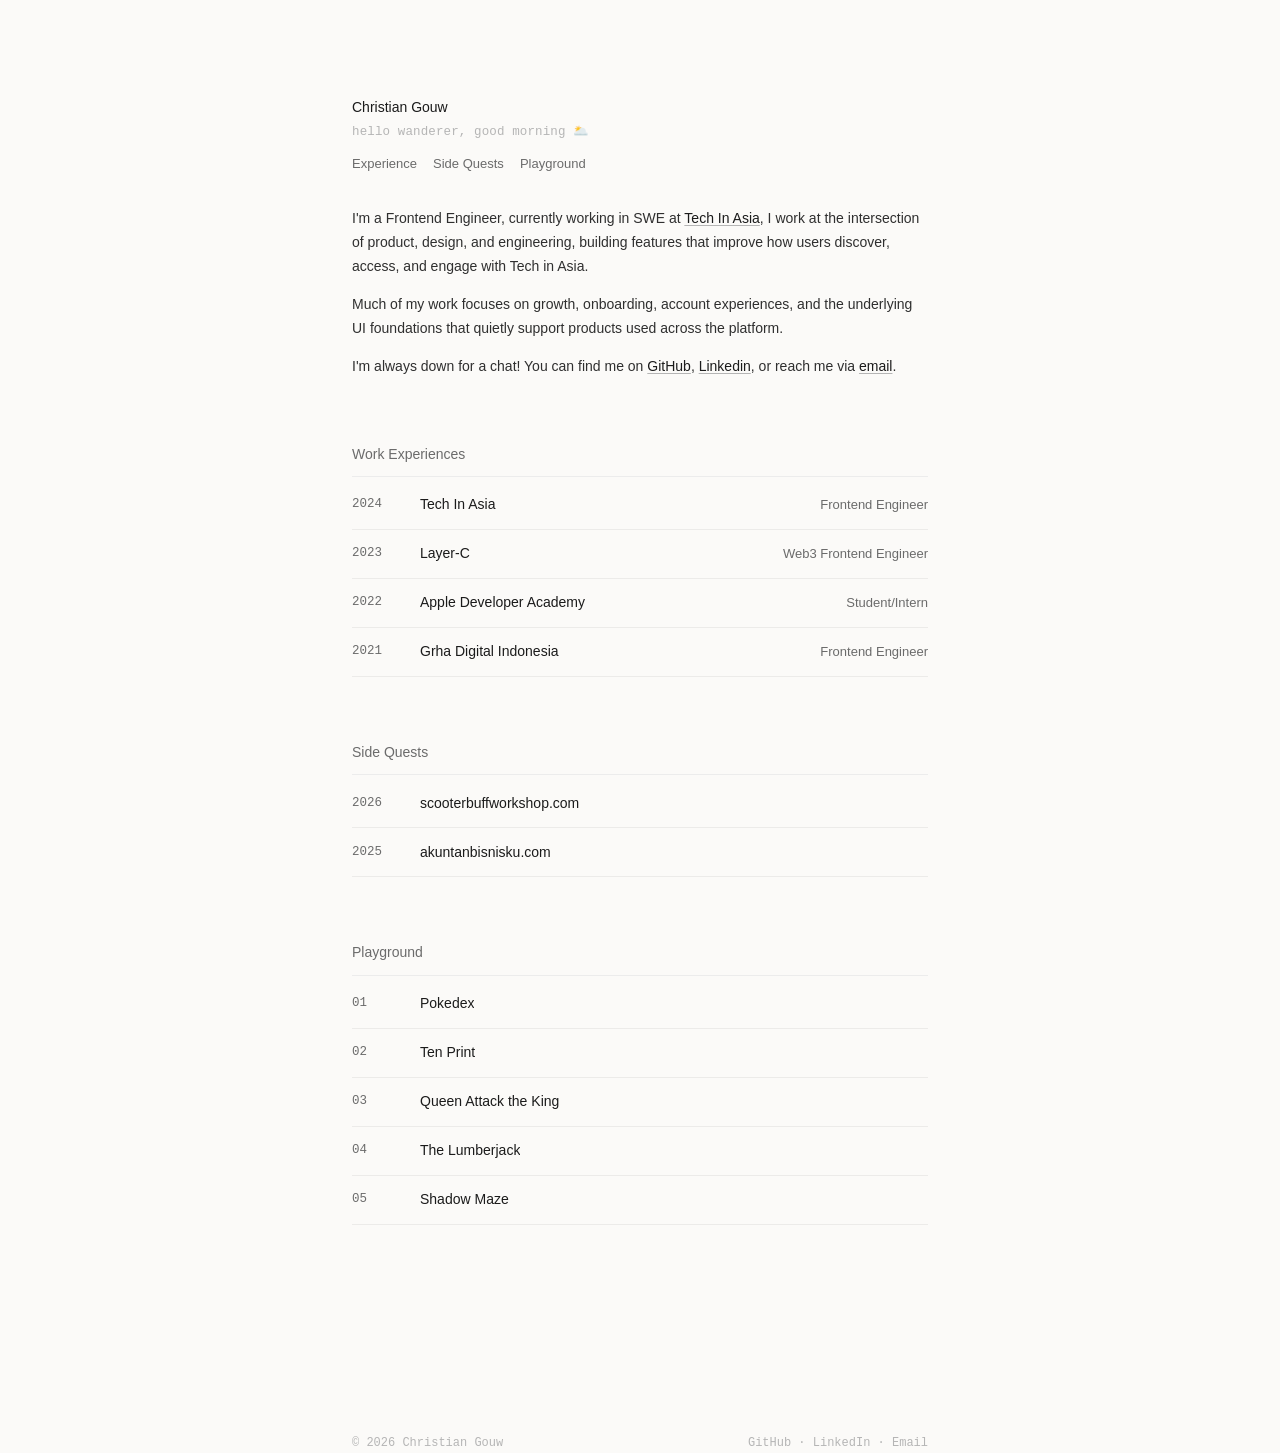
==== index.html @ af2dec08 "feat: add initial portfolio structure with styles, images, and scripts" ====
<!doctype html>
<html lang="en">
  <head>
    <meta charset="UTF-8" />
    <meta name="viewport" content="width=device-width, initial-scale=1.0" />
    <title>Christian Gouw — Frontend Engineer Portfolio</title>
    <meta
      name="description"
      content="Portfolio of Christian Gouw, a Frontend Engineer at Tech In Asia. Explore his work experience, side projects, and playground experiments."
    />
    <meta name="robots" content="index, follow" />
    <link rel="canonical" href="https://cehaaa.github.io/" />

    <link rel="icon" href="/favicon.ico" sizes="any" />
    <link
      rel="icon"
      type="image/png"
      sizes="32x32"
      href="/assets/images/favicon-32.png"
    />
    <link
      rel="apple-touch-icon"
      href="/assets/images/apple-touch-icon.png"
    />
    <link rel="manifest" href="/site.webmanifest" />
    <meta name="theme-color" content="#fbfaf8" />

    <meta property="og:type" content="website" />
    <meta property="og:url" content="https://cehaaa.github.io/" />
    <meta
      property="og:title"
      content="Christian Gouw — Frontend Engineer Portfolio"
    />
    <meta
      property="og:description"
      content="Portfolio of Christian Gouw, a Frontend Engineer at Tech In Asia. Explore his work experience, side projects, and playground experiments."
    />
    <meta property="og:image" content="https://cehaaa.github.io/assets/images/og-image.png" />
    <meta property="og:image:width" content="1200" />
    <meta property="og:image:height" content="630" />
    <meta name="twitter:card" content="summary_large_image" />
    <meta
      name="twitter:title"
      content="Christian Gouw — Frontend Engineer Portfolio"
    />
    <meta
      name="twitter:description"
      content="Portfolio of Christian Gouw, a Frontend Engineer at Tech In Asia. Explore his work experience, side projects, and playground experiments."
    />
    <meta name="twitter:image" content="https://cehaaa.github.io/assets/images/og-image.png" />

    <link rel="preconnect" href="https://api.fontshare.com" />
    <link rel="preconnect" href="https://fonts.googleapis.com" />
    <link rel="preconnect" href="https://fonts.gstatic.com" crossorigin />
    <link
      id="fontshare-preload"
      rel="preload"
      as="style"
      href="https://api.fontshare.com/v2/css?f[]=switzer@400,500,600&display=swap"
    />
    <link
      id="jbmono-preload"
      rel="preload"
      as="style"
      href="https://fonts.googleapis.com/css2?family=JetBrains+Mono:wght@400;500&display=swap"
    />
    <script src="./assets/js/fonts.js"></script>
    <noscript>
      <link
        rel="stylesheet"
        href="https://api.fontshare.com/v2/css?f[]=switzer@400,500,600&display=swap"
      />
      <link
        rel="stylesheet"
        href="https://fonts.googleapis.com/css2?family=JetBrains+Mono:wght@400;500&display=swap"
      />
    </noscript>
    <link rel="stylesheet" href="assets/css/style.css" />

    <!-- google tag (ga.js) -->
    <script
      async
      src="https://www.googletagmanager.com/gtag/js?id=G-DT6Z4EZ3HE"
    ></script>
    <script src="./assets/js/ga.js" defer></script>
  </head>
  <body>
    <main>
      <div class="fade-in">
        <header>
          <div class="container intro">
            <h1 class="name">Christian Gouw</h1>
            <p class="updated" id="greeting"></p>
            <nav class="site-nav" aria-label="Section navigation">
              <a href="#experience">Experience</a>
              <a href="#side-quests">Side Quests</a>
              <a href="#playground">Playground</a>
            </nav>
          </div>
        </header>

        <section>
          <div class="container bio">
            <p>
              I'm a Frontend Engineer, currently working in SWE at
              <a
                href="https://techinasia.com"
                target="_blank"
                rel="noopener noreferrer"
                >Tech In Asia</a
              >, I work at the intersection of product, design, and engineering,
              building features that improve how users discover, access, and
              engage with Tech in Asia.
            </p>
            <p>
              Much of my work focuses on growth, onboarding, account
              experiences, and the underlying UI foundations that quietly
              support products used across the platform.
            </p>
            <p>
              I'm always down for a chat! You can find me on
              <a
                href="https://github.com/cehaaa"
                target="_blank"
                rel="noopener noreferrer"
                >GitHub</a
              >,
              <a
                href="https://linkedin.com/in/christianchristiann"
                target="_blank"
                rel="noopener noreferrer"
                >Linkedin</a
              >, or reach me via
              <a href="mailto:christiangouw168@gmail.com">email</a>.
            </p>
          </div>
        </section>

        <section id="experience">
          <div class="container list-section">
            <header class="list-header">
              <h2>Work Experiences</h2>
            </header>

            <ul class="entry-list entry-list-group">
              <li class="entry">
                <div class="entry-wrapper">
                  <span class="entry-meta">2024</span>
                  <span class="entry-main">
                    <span class="entry-label">Tech In Asia</span>
                  </span>
                  <span class="entry-detail">Frontend Engineer</span>
                </div>
              </li>
              <li class="entry">
                <div class="entry-wrapper">
                  <span class="entry-meta">2023</span>
                  <span class="entry-main">
                    <span class="entry-label">Layer-C</span>
                  </span>
                  <span class="entry-detail">Web3 Frontend Engineer</span>
                </div>
              </li>
              <li class="entry">
                <div class="entry-wrapper">
                  <span class="entry-meta">2022</span>
                  <span class="entry-main">
                    <span class="entry-label">Apple Developer Academy</span>
                  </span>
                  <span class="entry-detail">Student/Intern</span>
                </div>
              </li>
              <li class="entry">
                <div class="entry-wrapper">
                  <span class="entry-meta">2021</span>
                  <span class="entry-main">
                    <span class="entry-label">Grha Digital Indonesia</span>
                  </span>
                  <span class="entry-detail">Frontend Engineer</span>
                </div>
              </li>
            </ul>
          </div>
        </section>

        <section id="side-quests">
          <div class="container list-section">
            <header class="list-header">
              <h2>Side Quests</h2>
            </header>

            <ul class="entry-list entry-list-group">
              <li class="entry">
                <a
                  href="https://scooterbuffworkshop.com"
                  class="entry-wrapper"
                  target="_blank"
                  rel="noopener noreferrer"
                >
                  <span class="entry-meta">2026</span>
                  <span class="entry-main">
                    <span class="entry-label">scooterbuffworkshop.com</span>
                  </span>
                  <span class="entry-detail">
                    <svg
                      xmlns="http://www.w3.org/2000/svg"
                      viewBox="0 0 20 20"
                      fill="currentColor"
                      class="size-5"
                    >
                      <path
                        fill-rule="evenodd"
                        d="M3 10a.75.75 0 0 1 .75-.75h10.638L10.23 5.29a.75.75 0 1 1 1.04-1.08l5.5 5.25a.75.75 0 0 1 0 1.08l-5.5 5.25a.75.75 0 1 1-1.04-1.08l4.158-3.96H3.75A.75.75 0 0 1 3 10Z"
                        clip-rule="evenodd"
                      />
                    </svg>
                  </span>
                </a>
              </li>
              <li class="entry">
                <a
                  href="https://akuntanbisnisku.com"
                  class="entry-wrapper"
                  target="_blank"
                  rel="noopener noreferrer"
                >
                  <span class="entry-meta">2025</span>
                  <span class="entry-main">
                    <span class="entry-label">akuntanbisnisku.com</span>
                  </span>
                  <span class="entry-detail">
                    <svg
                      xmlns="http://www.w3.org/2000/svg"
                      viewBox="0 0 20 20"
                      fill="currentColor"
                      class="size-5"
                    >
                      <path
                        fill-rule="evenodd"
                        d="M3 10a.75.75 0 0 1 .75-.75h10.638L10.23 5.29a.75.75 0 1 1 1.04-1.08l5.5 5.25a.75.75 0 0 1 0 1.08l-5.5 5.25a.75.75 0 1 1-1.04-1.08l4.158-3.96H3.75A.75.75 0 0 1 3 10Z"
                        clip-rule="evenodd"
                      />
                    </svg>
                  </span>
                </a>
              </li>
            </ul>
          </div>
        </section>

        <section id="playground">
          <div class="container list-section">
            <header class="list-header">
              <h2>Playground</h2>
            </header>

            <ul class="entry-list entry-list-group">
              <li class="entry">
                <a
                  href="https://pokedex-mu-hazel.vercel.app/"
                  class="entry-wrapper"
                  target="_blank"
                  rel="noopener noreferrer"
                >
                  <span class="entry-meta">01</span>
                  <span class="entry-main">
                    <span class="entry-label">Pokedex</span>
                  </span>
                  <span class="entry-detail">
                    <svg
                      xmlns="http://www.w3.org/2000/svg"
                      viewBox="0 0 20 20"
                      fill="currentColor"
                      class="size-5"
                    >
                      <path
                        fill-rule="evenodd"
                        d="M3 10a.75.75 0 0 1 .75-.75h10.638L10.23 5.29a.75.75 0 1 1 1.04-1.08l5.5 5.25a.75.75 0 0 1 0 1.08l-5.5 5.25a.75.75 0 1 1-1.04-1.08l4.158-3.96H3.75A.75.75 0 0 1 3 10Z"
                        clip-rule="evenodd"
                      />
                    </svg>
                  </span>
                </a>
              </li>
              <li class="entry">
                <a
                  href="https://ten-print.vercel.app/"
                  class="entry-wrapper"
                  target="_blank"
                  rel="noopener noreferrer"
                >
                  <span class="entry-meta">02</span>
                  <span class="entry-main">
                    <span class="entry-label">Ten Print</span>
                  </span>
                  <span class="entry-detail">
                    <svg
                      xmlns="http://www.w3.org/2000/svg"
                      viewBox="0 0 20 20"
                      fill="currentColor"
                      class="size-5"
                    >
                      <path
                        fill-rule="evenodd"
                        d="M3 10a.75.75 0 0 1 .75-.75h10.638L10.23 5.29a.75.75 0 1 1 1.04-1.08l5.5 5.25a.75.75 0 0 1 0 1.08l-5.5 5.25a.75.75 0 1 1-1.04-1.08l4.158-3.96H3.75A.75.75 0 0 1 3 10Z"
                        clip-rule="evenodd"
                      />
                    </svg>
                  </span>
                </a>
              </li>
              <li class="entry">
                <a
                  href="https://queen-attack-the-king.vercel.app/"
                  class="entry-wrapper"
                  target="_blank"
                  rel="noopener noreferrer"
                >
                  <span class="entry-meta">03</span>
                  <span class="entry-main">
                    <span class="entry-label">Queen Attack the King</span>
                  </span>
                  <span class="entry-detail">
                    <svg
                      xmlns="http://www.w3.org/2000/svg"
                      viewBox="0 0 20 20"
                      fill="currentColor"
                      class="size-5"
                    >
                      <path
                        fill-rule="evenodd"
                        d="M3 10a.75.75 0 0 1 .75-.75h10.638L10.23 5.29a.75.75 0 1 1 1.04-1.08l5.5 5.25a.75.75 0 0 1 0 1.08l-5.5 5.25a.75.75 0 1 1-1.04-1.08l4.158-3.96H3.75A.75.75 0 0 1 3 10Z"
                        clip-rule="evenodd"
                      />
                    </svg>
                  </span>
                </a>
              </li>
              <li class="entry">
                <a
                  href="https://the-lumberjack.vercel.app/"
                  class="entry-wrapper"
                  target="_blank"
                  rel="noopener noreferrer"
                >
                  <span class="entry-meta">04</span>
                  <span class="entry-main">
                    <span class="entry-label">The Lumberjack</span>
                  </span>
                  <span class="entry-detail">
                    <svg
                      xmlns="http://www.w3.org/2000/svg"
                      viewBox="0 0 20 20"
                      fill="currentColor"
                      class="size-5"
                    >
                      <path
                        fill-rule="evenodd"
                        d="M3 10a.75.75 0 0 1 .75-.75h10.638L10.23 5.29a.75.75 0 1 1 1.04-1.08l5.5 5.25a.75.75 0 0 1 0 1.08l-5.5 5.25a.75.75 0 1 1-1.04-1.08l4.158-3.96H3.75A.75.75 0 0 1 3 10Z"
                        clip-rule="evenodd"
                      />
                    </svg>
                  </span>
                </a>
              </li>
              <li class="entry">
                <a
                  href="https://shadow-maze.vercel.app/"
                  class="entry-wrapper"
                  target="_blank"
                  rel="noopener noreferrer"
                >
                  <span class="entry-meta">05</span>
                  <span class="entry-main">
                    <span class="entry-label">Shadow Maze</span>
                  </span>
                  <span class="entry-detail">
                    <svg
                      xmlns="http://www.w3.org/2000/svg"
                      viewBox="0 0 20 20"
                      fill="currentColor"
                      class="size-5"
                    >
                      <path
                        fill-rule="evenodd"
                        d="M3 10a.75.75 0 0 1 .75-.75h10.638L10.23 5.29a.75.75 0 1 1 1.04-1.08l5.5 5.25a.75.75 0 0 1 0 1.08l-5.5 5.25a.75.75 0 1 1-1.04-1.08l4.158-3.96H3.75A.75.75 0 0 1 3 10Z"
                        clip-rule="evenodd"
                      />
                    </svg>
                  </span>
                </a>
              </li>
            </ul>
          </div>
        </section>
      </div>
    </main>

    <footer class="site-footer">
      <div class="container">
        <span>&copy; 2026 Christian Gouw</span>
        <span
          ><a
            href="https://github.com/cehaaa"
            target="_blank"
            rel="noopener noreferrer"
            >GitHub</a
          >
          &middot;
          <a
            href="https://linkedin.com/in/christianchristiann"
            target="_blank"
            rel="noopener noreferrer"
            >LinkedIn</a
          >
          &middot;
          <a href="mailto:christiangouw168@gmail.com">Email</a></span
        >
      </div>
    </footer>

    <script src="./schema.js"></script>
    <script src="./index.js"></script>
  </body>
</html>
---- assets/css/style.css ----
:root {
  --text-primary: #1b1b1b;
  --text-secondary: #6b6b6b;
  --text-tertiary: #b5b5b5;

  --border-line: #ececec;
  --border-subtle: rgba(0, 0, 0, 0.06);

  --bg-page: #fbfaf8;

  --font-sans:
    "Switzer", -apple-system, BlinkMacSystemFont, "Segoe UI", sans-serif;
  --font-mono:
    "JetBrains Mono", ui-monospace, "SFMono-Regular", Menlo, monospace;

  --ease-out: cubic-bezier(0.215, 0.61, 0.355, 1);
}

* {
  margin: 0;
  padding: 0;
  box-sizing: border-box;
}

html {
  -webkit-font-smoothing: antialiased;
  -moz-osx-font-smoothing: grayscale;
}

body {
  margin: 0;
  background: var(--bg-page);
  color: var(--text-primary);
  font-family: var(--font-sans);
  font-size: 14px;
  line-height: 1.7;
}

.container {
  max-width: 640px;
  margin: 0 auto;
  padding: 0 32px;
}

@media (max-width: 640px) {
  .container {
    padding: 0 20px;
  }
}

.fade-in {
  padding: 6rem 0;
  animation: fadeIn 0.6s var(--ease-out) both;
}

@keyframes fadeIn {
  from {
    opacity: 0;
    transform: translateY(4px);
  }
  to {
    opacity: 1;
    transform: translateY(0);
  }
}

.site-nav {
  display: flex;
  gap: 16px;
  margin-top: 0.6rem;
}
.site-nav a {
  color: var(--text-secondary);
  text-decoration: none;
  font-size: 13px;
}
.site-nav a:hover {
  color: var(--text-primary);
}

.intro {
  display: flex;
  flex-direction: column;
  gap: 0;
  margin-bottom: 2rem;
}

.name {
  margin: 0;
  font-weight: 500;
  color: var(--text-primary);
  font-size: 1em;
}

.updated {
  margin: 0.15rem 0 0;
  color: var(--text-tertiary);
  font-family: var(--font-mono);
  font-size: 12.5px;
  letter-spacing: 0.01em;
}

.bio {
  display: flex;
  flex-direction: column;
  gap: 0.9rem;
}
.bio p {
  margin: 0;
  color: #2f2f2f;
}
.bio a {
  color: var(--text-primary);
  text-decoration: underline;
  text-decoration-color: var(--text-tertiary);
  text-underline-offset: 2px;
  transition: text-decoration-color 0.15s var(--ease-out);
}
.bio a:hover {
  text-decoration-color: var(--text-primary);
}

.list-section {
  margin-top: 4rem;
}
.list-header {
  padding-bottom: 0.6rem;
  border-bottom: 1px solid var(--border-line);
  margin-bottom: 0.25rem;
}
.list-header h2 {
  margin: 0;
  font-size: 14px;
  font-weight: 500;
  color: var(--text-secondary);
}

.entry-list {
  list-style: none;
  margin: 0;
  padding: 0;
}
/* Dims only the row's content, not the divider line, so the list keeps its
   full-strength hairlines even while siblings are deemphasized on hover. */
.entry-list-group:hover .entry-wrapper {
  opacity: 0.4;
}
.entry-list-group .entry-wrapper:hover {
  opacity: 1 !important;
}
.entry {
  border-bottom: 1px solid var(--border-subtle);
}
.entry-wrapper {
  display: grid;
  grid-template-columns: 52px 1fr auto;
  align-items: center;
  gap: 16px;
  min-height: 48px;
  padding: 12px 0;
  text-decoration: none;
  color: inherit;
  transition: opacity 0.2s ease-out;
}
.entry-meta {
  font-family: var(--font-mono);
  font-size: 12.5px;
  color: var(--text-secondary);
  font-variant-numeric: tabular-nums;
}
.entry-main {
  position: relative;
  display: flex;
  align-items: center;
  gap: 8px;
  min-width: 0;
}
.entry-label {
  overflow: hidden;
  text-overflow: ellipsis;
  white-space: nowrap;
  color: var(--text-primary);
}
.entry-detail {
  flex-shrink: 0;
  font-size: 13px;
  color: var(--text-secondary);
  text-align: right;
  white-space: nowrap;
}
.entry-detail svg {
  width: 14px;
  height: 14px;
  flex-shrink: 0;
  color: var(--text-secondary);
  opacity: 0;
  transform: translateX(-4px);
  transition:
    transform 0.2s ease-out,
    opacity 0.2s ease-out;
}
.entry-wrapper:hover .entry-detail svg {
  opacity: 1;
  transform: translateX(0);
}

.site-footer {
  margin-top: 5rem;
  padding: 2rem 0 0;
}
.site-footer .container {
  display: flex;
  flex-wrap: wrap;
  justify-content: space-between;
  gap: 0.5rem;
  color: var(--text-tertiary);
  font-family: var(--font-mono);
  font-size: 12px;
}
.site-footer a {
  color: var(--text-tertiary);
  text-decoration: none;
}
.site-footer a:hover {
  color: var(--text-primary);
}

@media (prefers-reduced-motion: reduce) {
  .fade-in,
  .entry-wrapper,
  .bio a {
    transition: none !important;
    animation: none !important;
  }
}
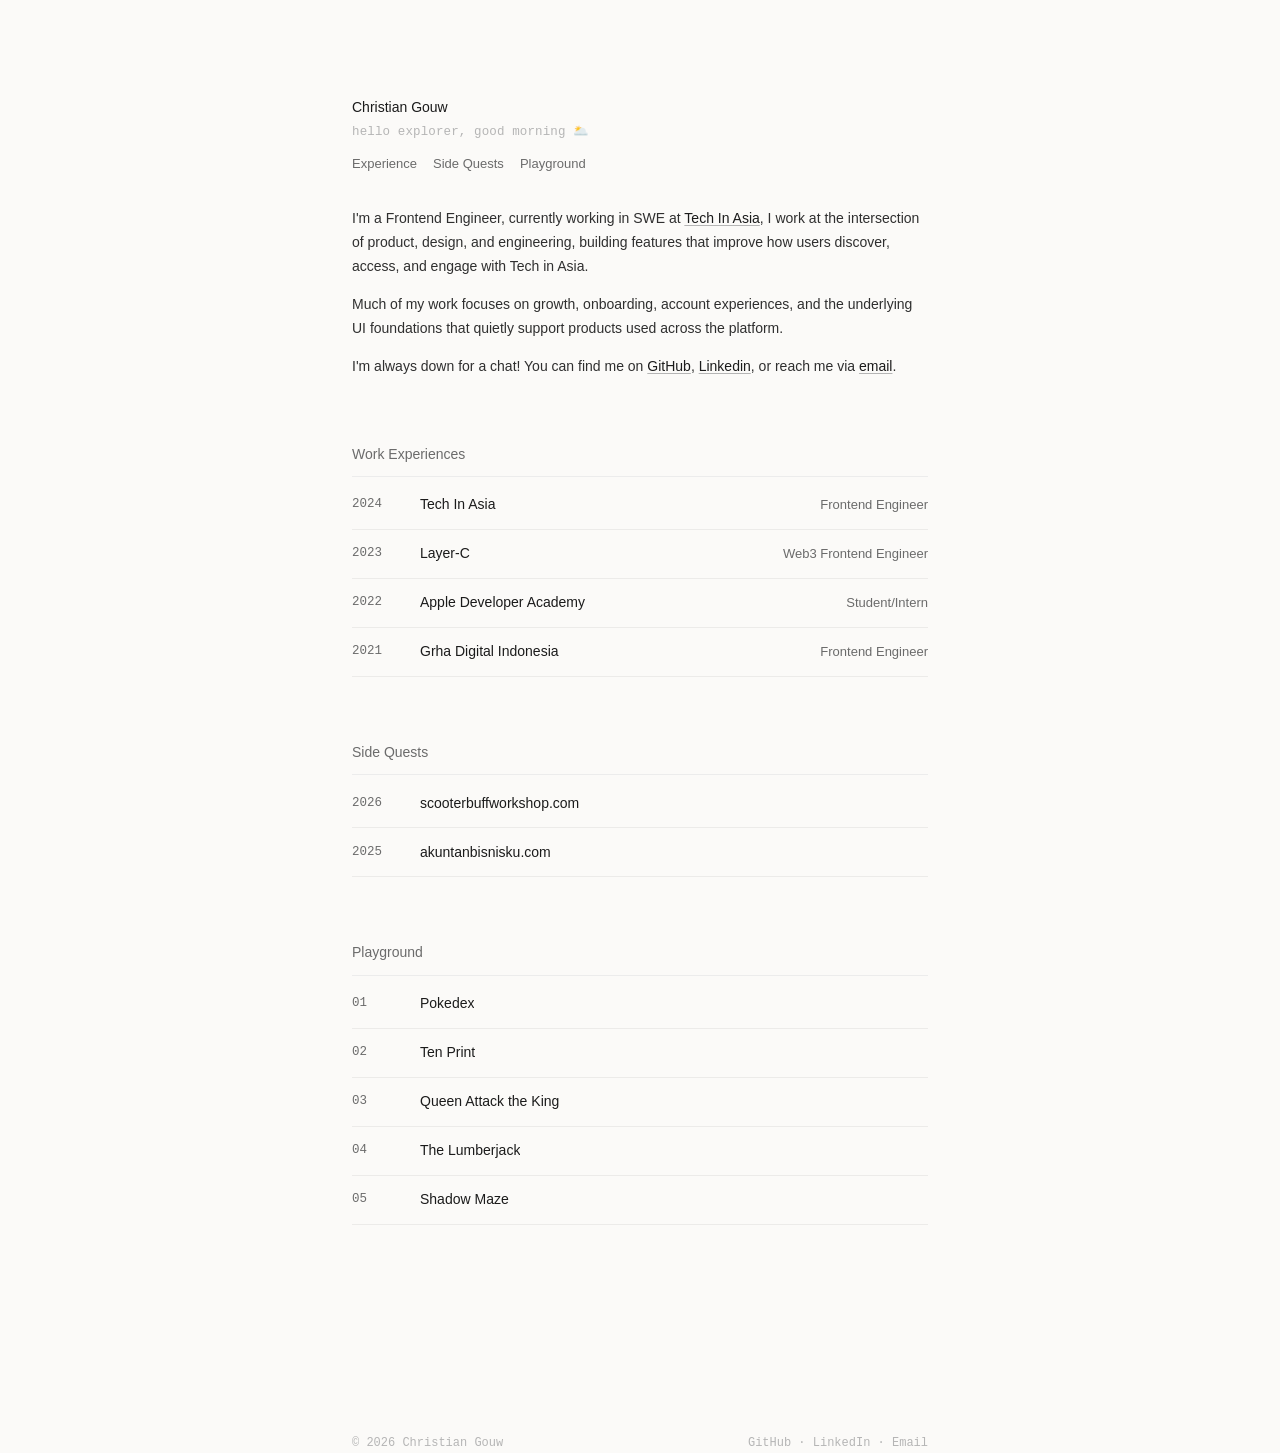
==== commit 472f1cb5: "refactor: clean up HTML structure and remove unused font loading script" ====
--- a/index.html
+++ b/index.html
@@ -18,10 +18,7 @@
       sizes="32x32"
       href="/assets/images/favicon-32.png"
     />
-    <link
-      rel="apple-touch-icon"
-      href="/assets/images/apple-touch-icon.png"
-    />
+    <link rel="apple-touch-icon" href="/assets/images/apple-touch-icon.png" />
     <link rel="manifest" href="/site.webmanifest" />
     <meta name="theme-color" content="#fbfaf8" />
 
@@ -35,7 +32,10 @@
       property="og:description"
       content="Portfolio of Christian Gouw, a Frontend Engineer at Tech In Asia. Explore his work experience, side projects, and playground experiments."
     />
-    <meta property="og:image" content="https://cehaaa.github.io/assets/images/og-image.png" />
+    <meta
+      property="og:image"
+      content="https://cehaaa.github.io/assets/images/og-image.png"
+    />
     <meta property="og:image:width" content="1200" />
     <meta property="og:image:height" content="630" />
     <meta name="twitter:card" content="summary_large_image" />
@@ -47,24 +47,24 @@
       name="twitter:description"
       content="Portfolio of Christian Gouw, a Frontend Engineer at Tech In Asia. Explore his work experience, side projects, and playground experiments."
     />
-    <meta name="twitter:image" content="https://cehaaa.github.io/assets/images/og-image.png" />
+    <meta
+      name="twitter:image"
+      content="https://cehaaa.github.io/assets/images/og-image.png"
+    />
 
     <link rel="preconnect" href="https://api.fontshare.com" />
     <link rel="preconnect" href="https://fonts.googleapis.com" />
     <link rel="preconnect" href="https://fonts.gstatic.com" crossorigin />
     <link
-      id="fontshare-preload"
       rel="preload"
       as="style"
       href="https://api.fontshare.com/v2/css?f[]=switzer@400,500,600&display=swap"
     />
     <link
-      id="jbmono-preload"
       rel="preload"
       as="style"
       href="https://fonts.googleapis.com/css2?family=JetBrains+Mono:wght@400;500&display=swap"
     />
-    <script src="./assets/js/fonts.js"></script>
     <noscript>
       <link
         rel="stylesheet"
@@ -419,7 +419,7 @@
       </div>
     </footer>
 
-    <script src="./schema.js"></script>
-    <script src="./index.js"></script>
+    <script src="./assets/js/schema.js"></script>
+    <script src="./assets/js/index.js"></script>
   </body>
 </html>
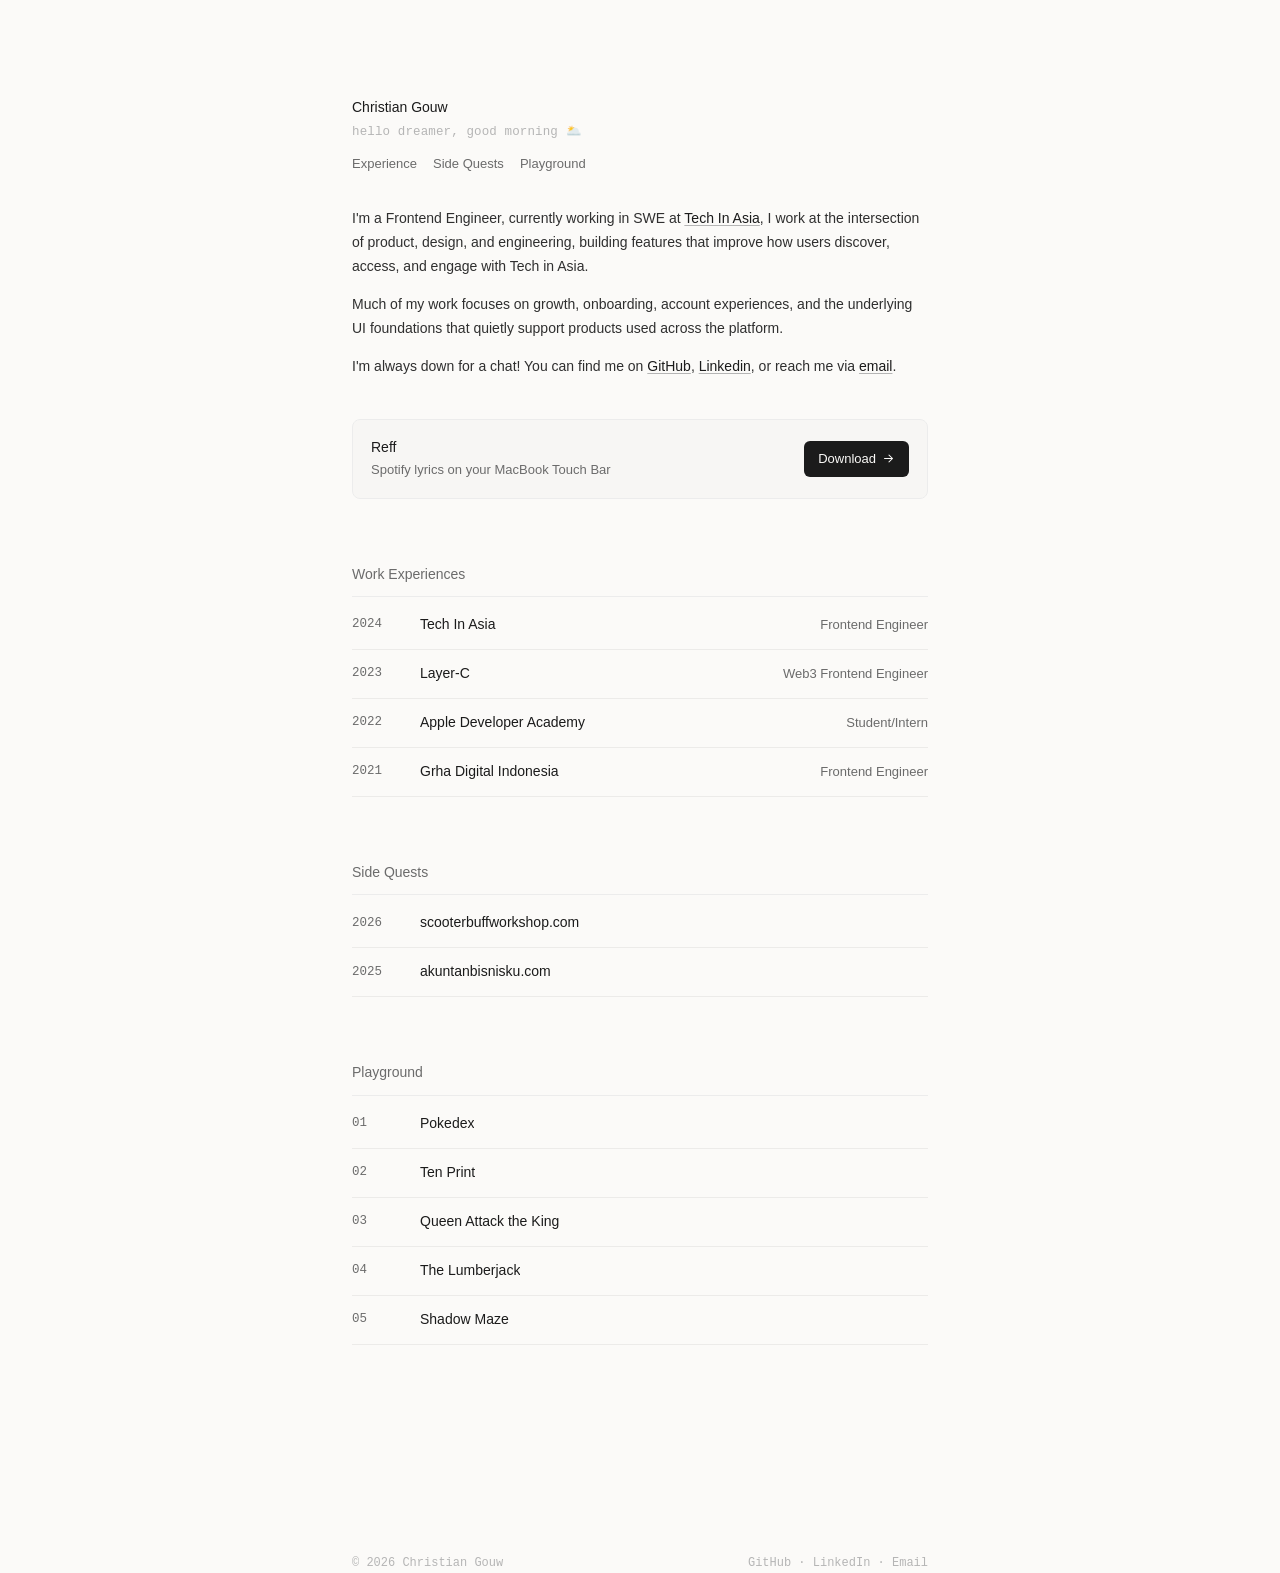
==== commit e49dec4e: "feat: add Reff download banner to the home page Full-width card under the bio linking through to /re" ====
--- a/index.html
+++ b/index.html
@@ -136,6 +136,34 @@
           </div>
         </section>
 
+        <section>
+          <div class="container">
+            <a class="app-card" href="/reff/">
+              <span class="app-card-body">
+                <span class="app-card-title">Reff</span>
+                <span class="app-card-desc"
+                  >Spotify lyrics on your MacBook Touch Bar</span
+                >
+              </span>
+              <span class="app-card-cta">
+                Download
+                <svg
+                  xmlns="http://www.w3.org/2000/svg"
+                  viewBox="0 0 20 20"
+                  fill="currentColor"
+                  aria-hidden="true"
+                >
+                  <path
+                    fill-rule="evenodd"
+                    d="M3 10a.75.75 0 0 1 .75-.75h10.638L10.23 5.29a.75.75 0 1 1 1.04-1.08l5.5 5.25a.75.75 0 0 1 0 1.08l-5.5 5.25a.75.75 0 1 1-1.04-1.08l4.158-3.96H3.75A.75.75 0 0 1 3 10Z"
+                    clip-rule="evenodd"
+                  />
+                </svg>
+              </span>
+            </a>
+          </div>
+        </section>
+
         <section id="experience">
           <div class="container list-section">
             <header class="list-header">
--- a/assets/css/style.css
+++ b/assets/css/style.css
@@ -118,6 +118,70 @@
 }
 .bio a:hover {
   text-decoration-color: var(--text-primary);
+}
+
+.app-card {
+  display: flex;
+  align-items: center;
+  justify-content: space-between;
+  gap: 20px;
+  margin-top: 2.5rem;
+  padding: 16px 18px;
+  border: 1px solid var(--border-line);
+  border-radius: 8px;
+  background: rgba(0, 0, 0, 0.015);
+  color: inherit;
+  text-decoration: none;
+  transition:
+    border-color 0.18s var(--ease-out),
+    background 0.18s var(--ease-out);
+}
+.app-card:hover {
+  border-color: #dcdcdc;
+  background: rgba(0, 0, 0, 0.028);
+}
+.app-card-body {
+  display: flex;
+  flex-direction: column;
+  min-width: 0;
+}
+.app-card-title {
+  font-weight: 500;
+  color: var(--text-primary);
+}
+.app-card-desc {
+  color: var(--text-secondary);
+  font-size: 13px;
+}
+.app-card-cta {
+  display: inline-flex;
+  align-items: center;
+  gap: 6px;
+  flex-shrink: 0;
+  padding: 7px 14px;
+  border-radius: 6px;
+  background: var(--text-primary);
+  color: var(--bg-page);
+  font-size: 13px;
+  font-weight: 500;
+}
+.app-card-cta svg {
+  width: 13px;
+  height: 13px;
+  flex-shrink: 0;
+  transform: translateX(0);
+  transition: transform 0.2s var(--ease-out);
+}
+.app-card:hover .app-card-cta svg {
+  transform: translateX(2px);
+}
+
+@media (max-width: 640px) {
+  .app-card {
+    align-items: flex-start;
+    flex-direction: column;
+    gap: 14px;
+  }
 }
 
 .list-section {
@@ -228,7 +292,9 @@
 @media (prefers-reduced-motion: reduce) {
   .fade-in,
   .entry-wrapper,
-  .bio a {
+  .bio a,
+  .app-card,
+  .app-card-cta svg {
     transition: none !important;
     animation: none !important;
   }
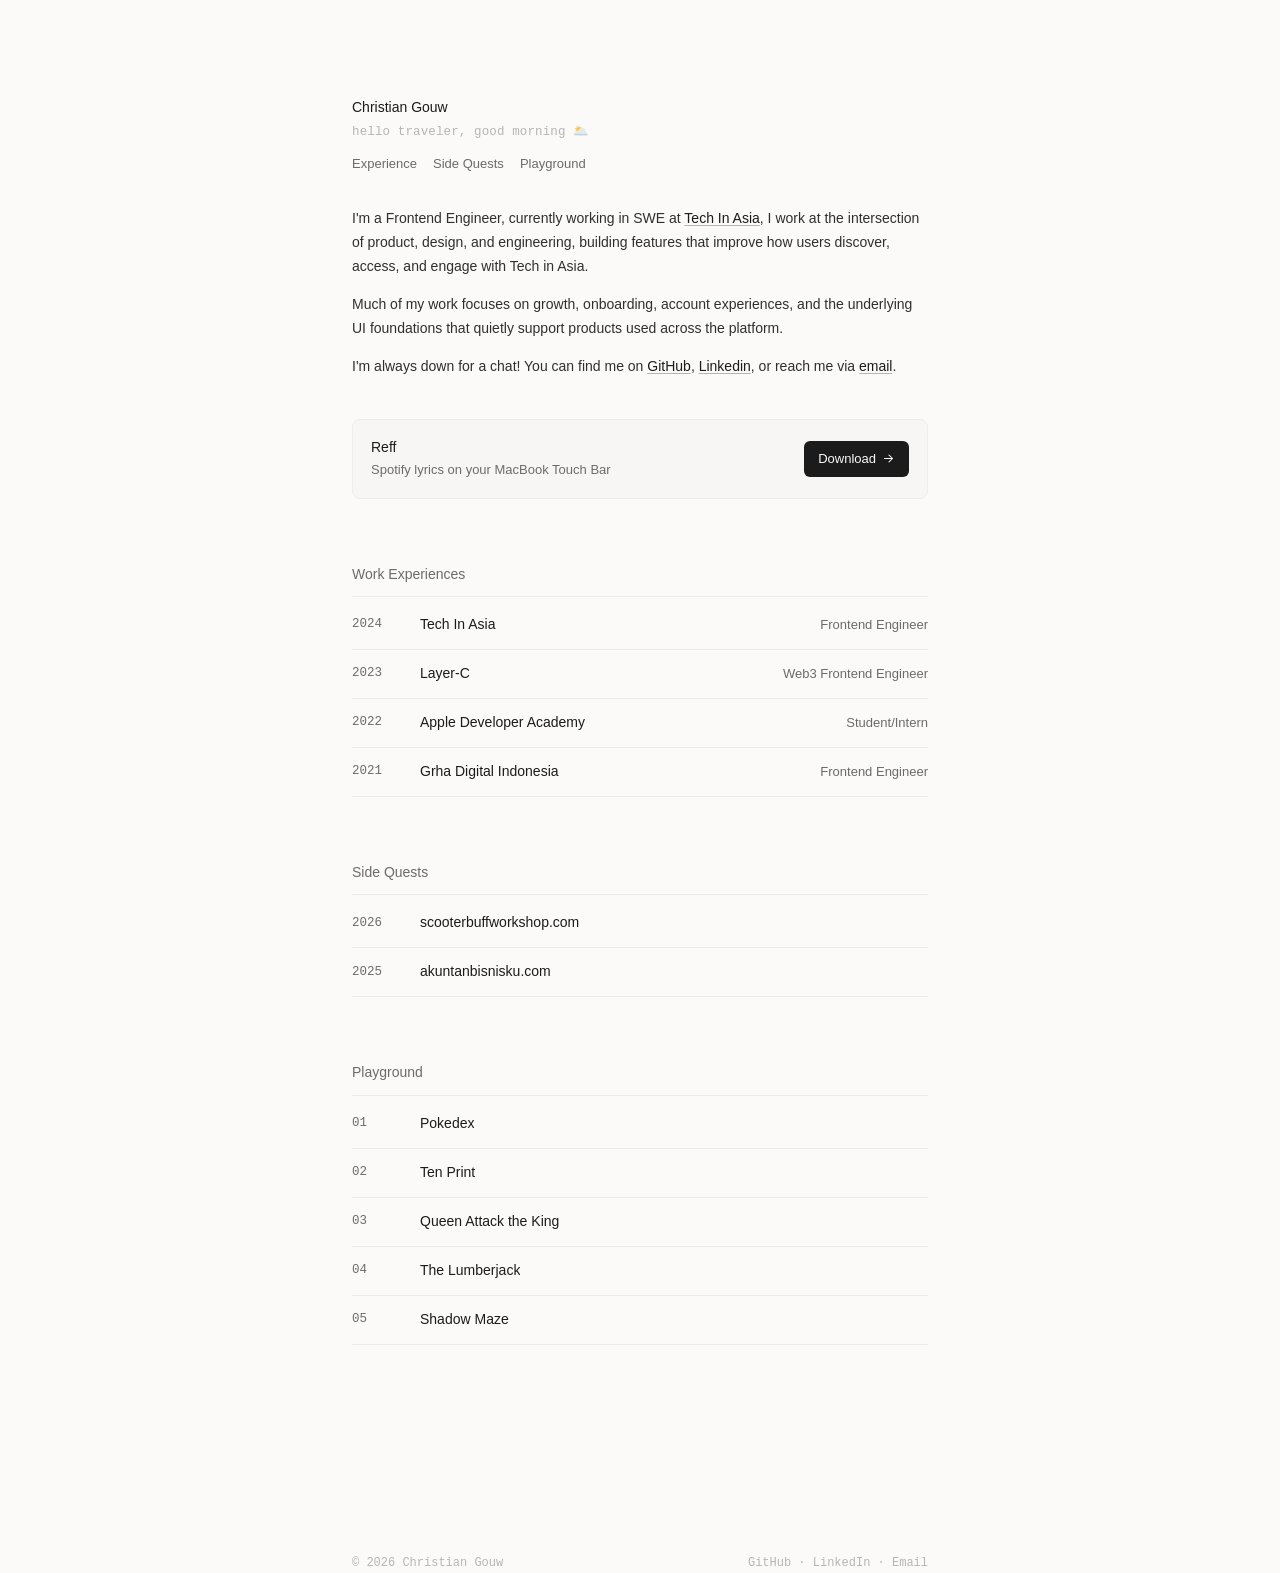
==== commit b679605f: "fix: use relative paths so the pages work opened from disk Root-absolute paths like /reff/ resolve t" ====
--- a/index.html
+++ b/index.html
@@ -138,7 +138,7 @@
 
         <section>
           <div class="container">
-            <a class="app-card" href="/reff/">
+            <a class="app-card" href="reff/index.html">
               <span class="app-card-body">
                 <span class="app-card-title">Reff</span>
                 <span class="app-card-desc"
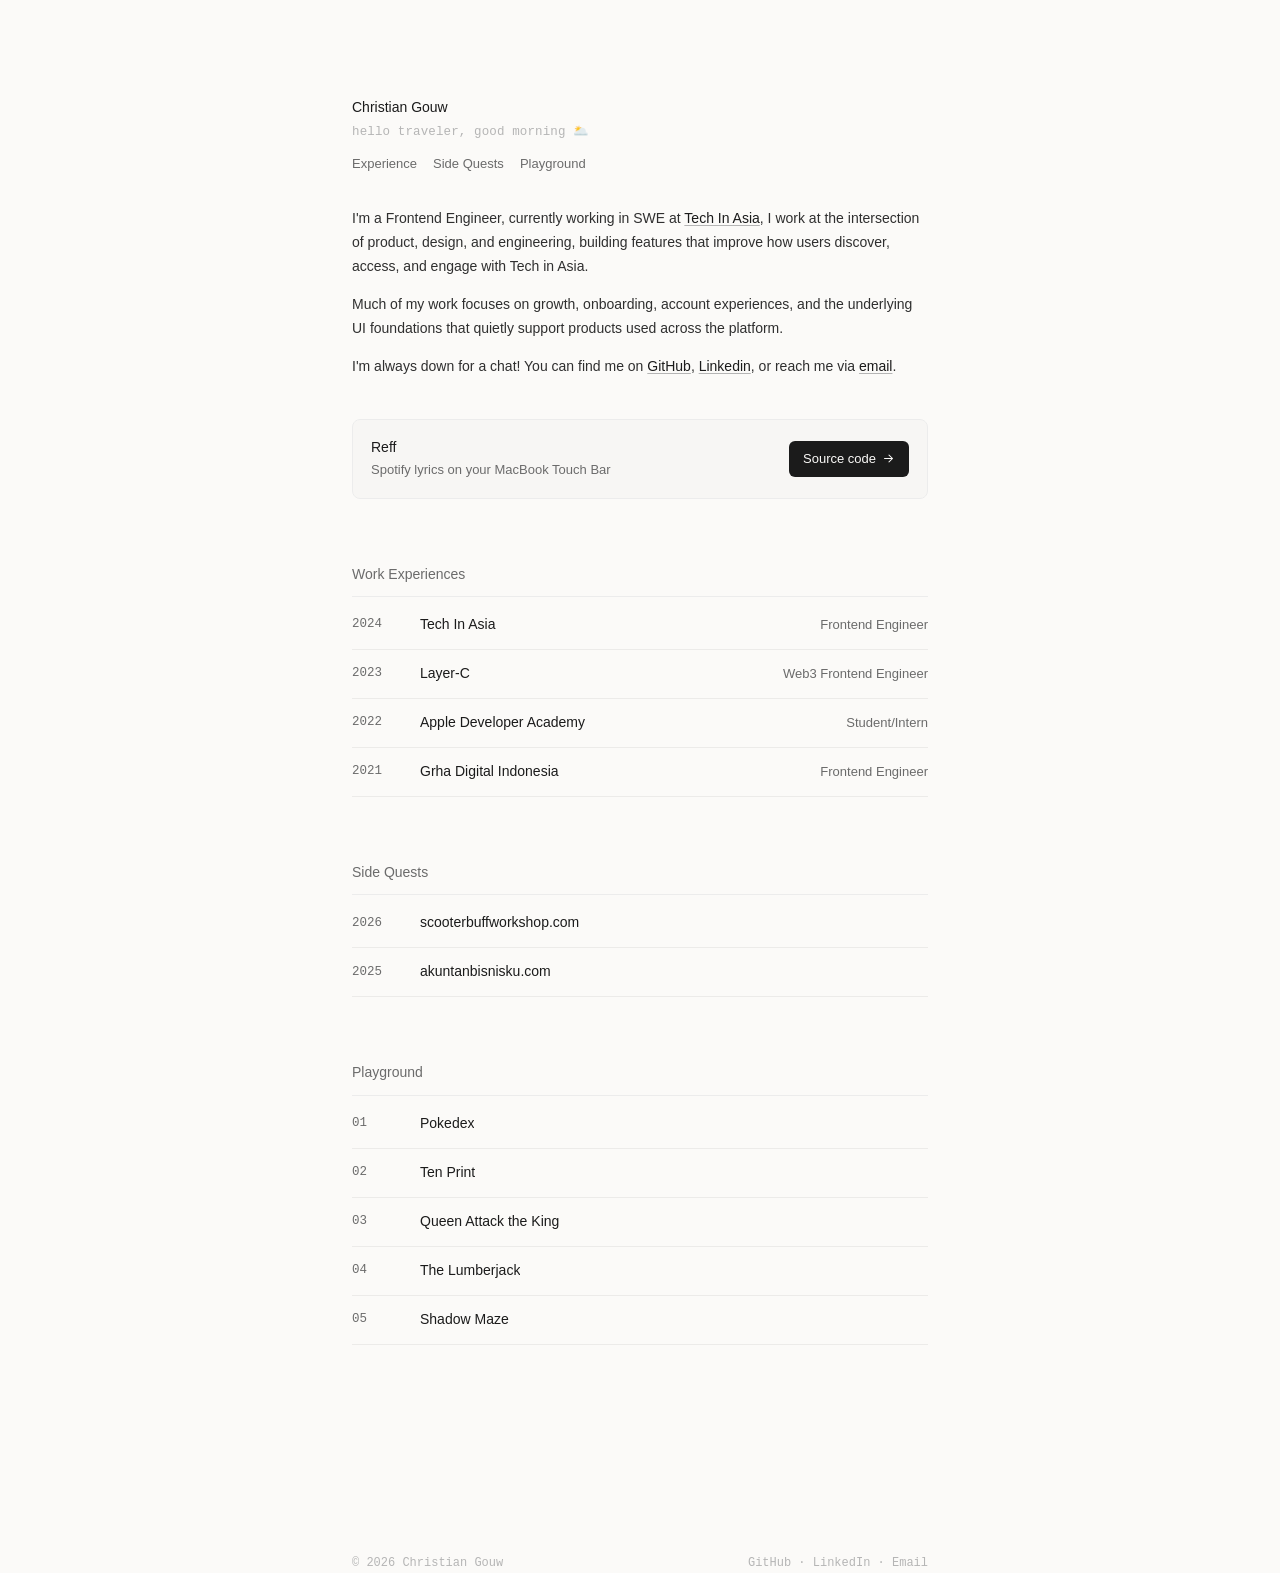
==== commit dde52b9b: "refactor: point people at the source instead of a binary download Drops the disk image in favour of " ====
--- a/index.html
+++ b/index.html
@@ -138,7 +138,12 @@
 
         <section>
           <div class="container">
-            <a class="app-card" href="reff/index.html">
+            <a
+              class="app-card"
+              href="https://github.com/cehaaa/reff"
+              target="_blank"
+              rel="noopener noreferrer"
+            >
               <span class="app-card-body">
                 <span class="app-card-title">Reff</span>
                 <span class="app-card-desc"
@@ -146,7 +151,7 @@
                 >
               </span>
               <span class="app-card-cta">
-                Download
+                Source code
                 <svg
                   xmlns="http://www.w3.org/2000/svg"
                   viewBox="0 0 20 20"
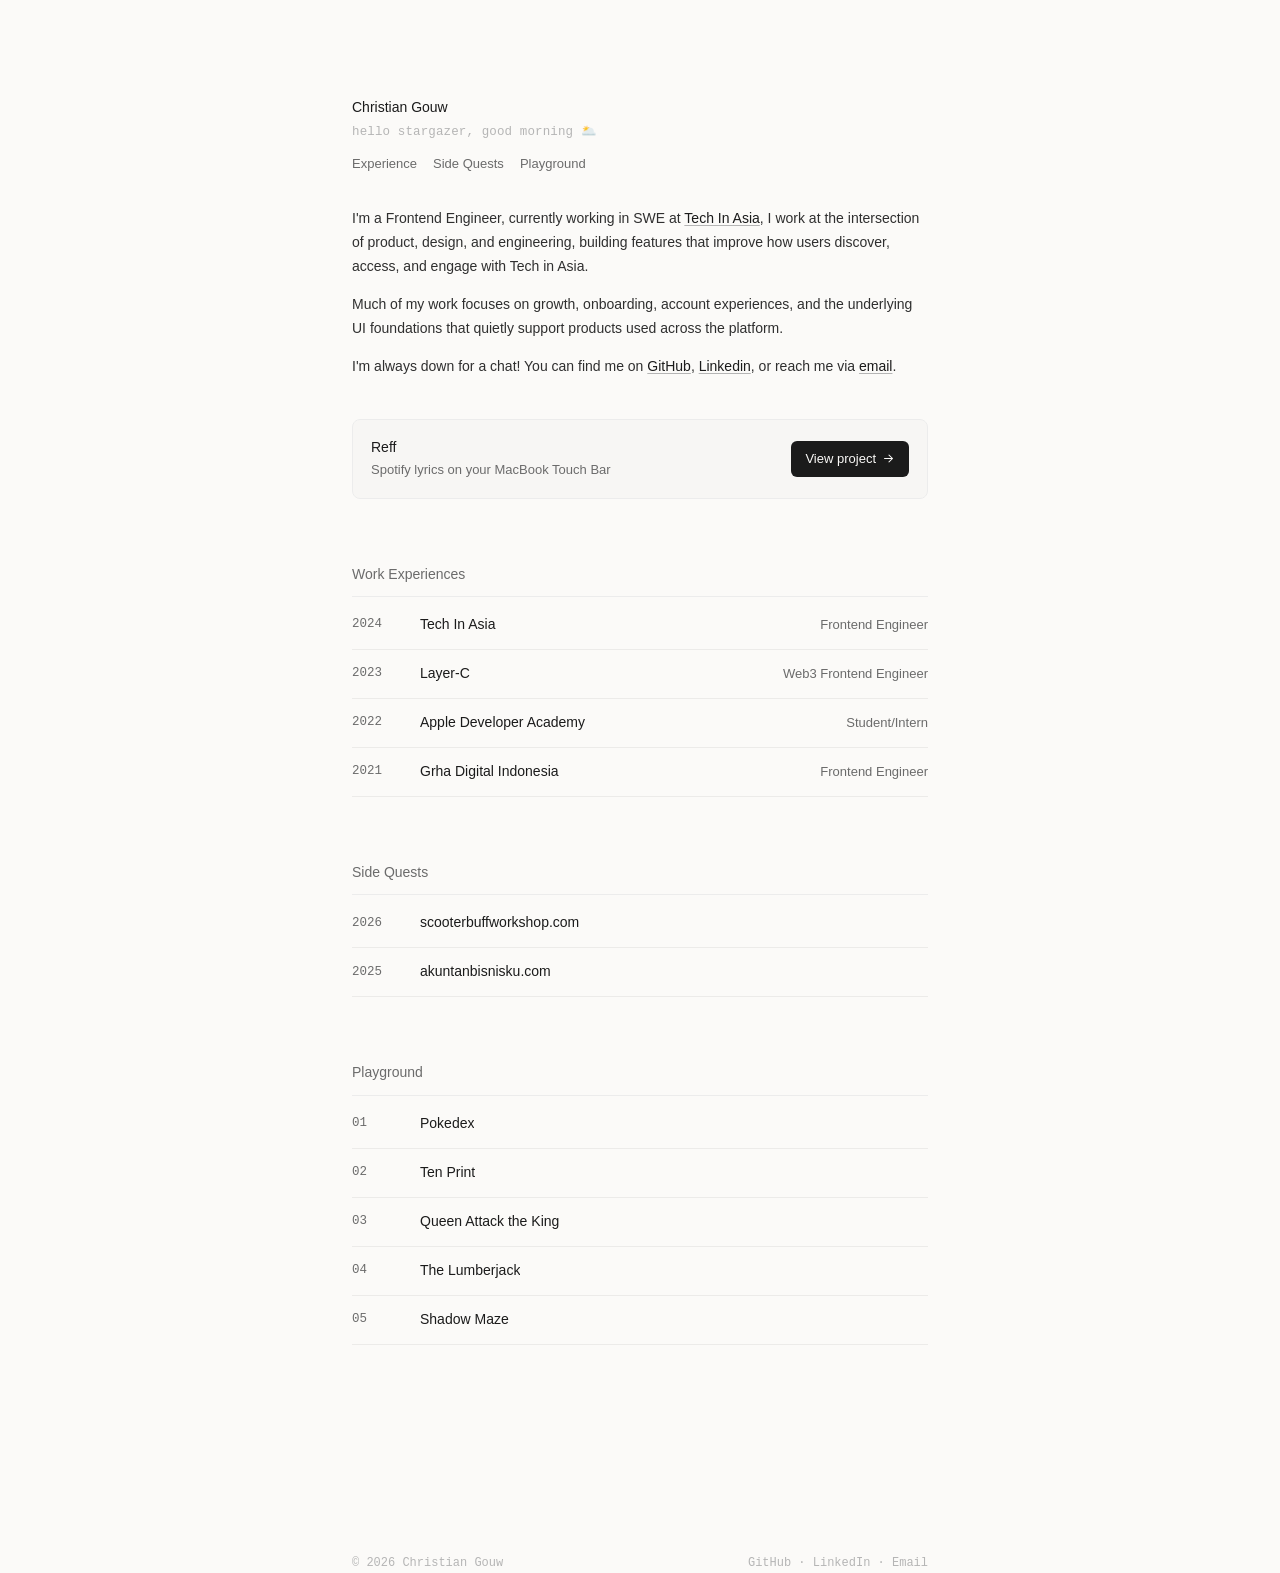
==== commit b07c7816: "fix: point the home page banner at the Reff project page The banner went straight to GitHub, which l" ====
--- a/index.html
+++ b/index.html
@@ -138,12 +138,7 @@
 
         <section>
           <div class="container">
-            <a
-              class="app-card"
-              href="https://github.com/cehaaa/reff"
-              target="_blank"
-              rel="noopener noreferrer"
-            >
+            <a class="app-card" href="reff/index.html">
               <span class="app-card-body">
                 <span class="app-card-title">Reff</span>
                 <span class="app-card-desc"
@@ -151,7 +146,7 @@
                 >
               </span>
               <span class="app-card-cta">
-                Source code
+                View project
                 <svg
                   xmlns="http://www.w3.org/2000/svg"
                   viewBox="0 0 20 20"
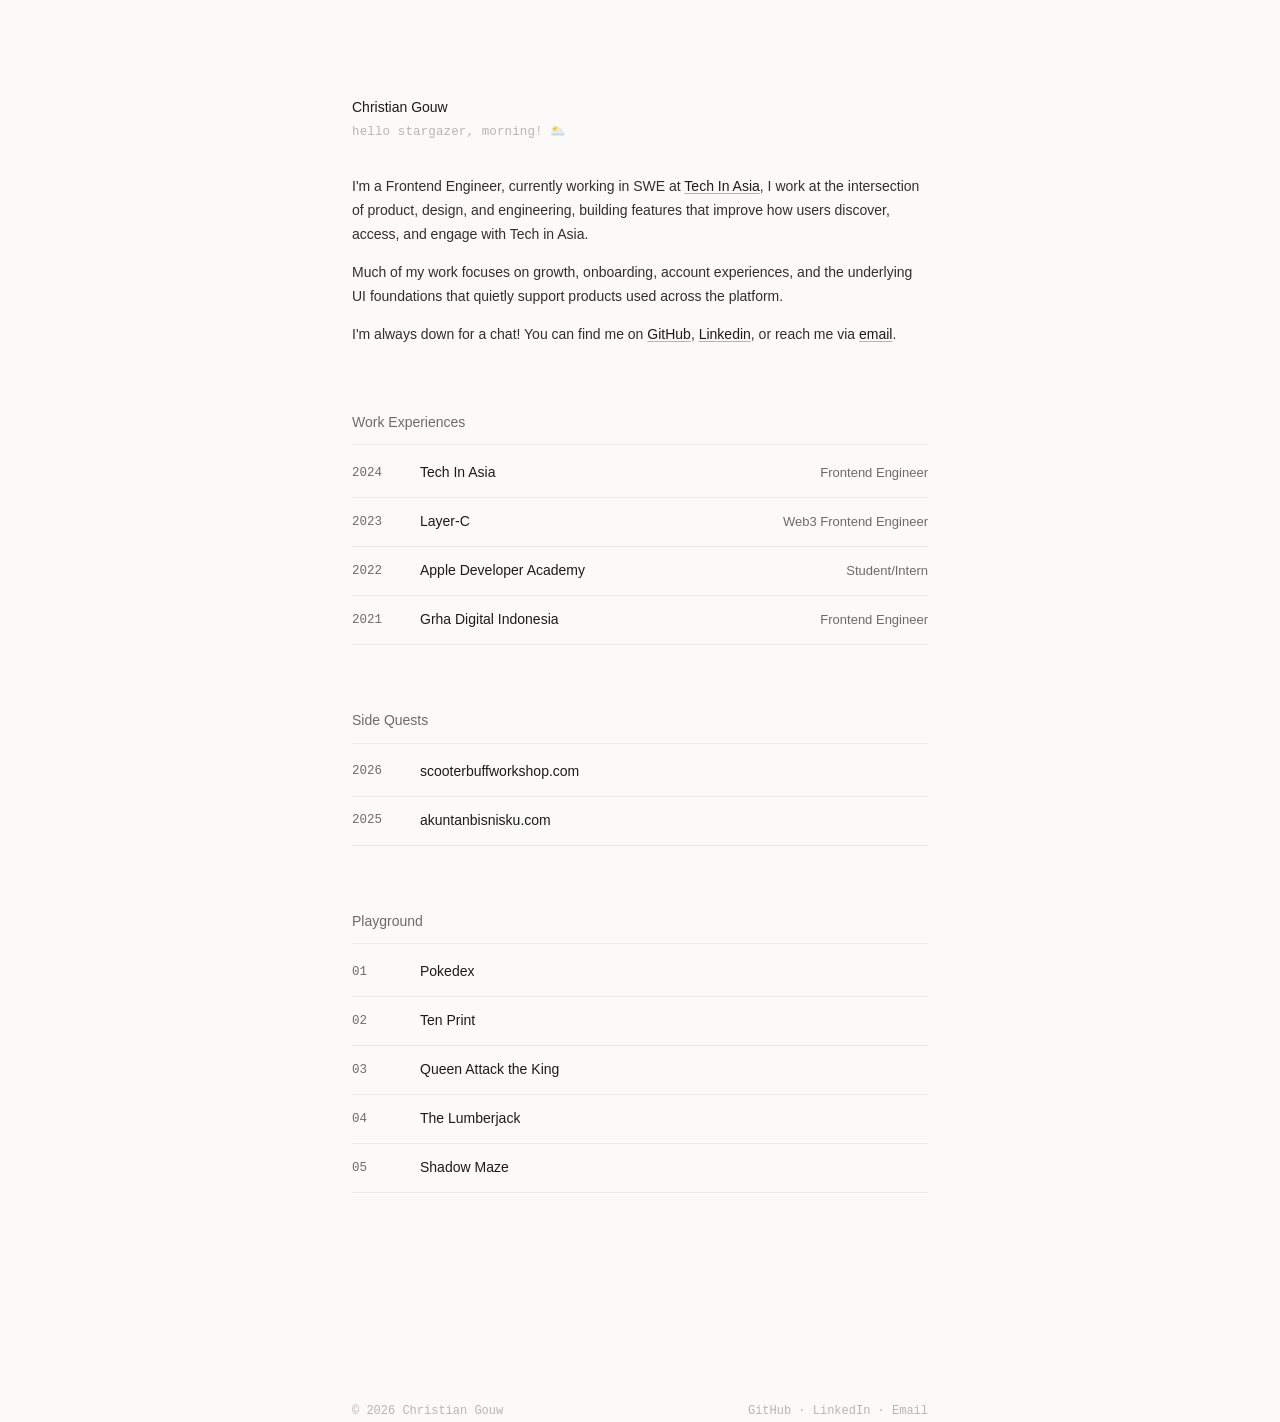
==== commit 973ffbd7: "refactor: remove obsolete site navigation from HTML and CSS" ====
--- a/index.html
+++ b/index.html
@@ -91,11 +91,6 @@
           <div class="container intro">
             <h1 class="name">Christian Gouw</h1>
             <p class="updated" id="greeting"></p>
-            <nav class="site-nav" aria-label="Section navigation">
-              <a href="#experience">Experience</a>
-              <a href="#side-quests">Side Quests</a>
-              <a href="#playground">Playground</a>
-            </nav>
           </div>
         </header>
 
@@ -136,34 +131,6 @@
           </div>
         </section>
 
-        <section>
-          <div class="container">
-            <a class="app-card" href="reff/index.html">
-              <span class="app-card-body">
-                <span class="app-card-title">Reff</span>
-                <span class="app-card-desc"
-                  >Spotify lyrics on your MacBook Touch Bar</span
-                >
-              </span>
-              <span class="app-card-cta">
-                View project
-                <svg
-                  xmlns="http://www.w3.org/2000/svg"
-                  viewBox="0 0 20 20"
-                  fill="currentColor"
-                  aria-hidden="true"
-                >
-                  <path
-                    fill-rule="evenodd"
-                    d="M3 10a.75.75 0 0 1 .75-.75h10.638L10.23 5.29a.75.75 0 1 1 1.04-1.08l5.5 5.25a.75.75 0 0 1 0 1.08l-5.5 5.25a.75.75 0 1 1-1.04-1.08l4.158-3.96H3.75A.75.75 0 0 1 3 10Z"
-                    clip-rule="evenodd"
-                  />
-                </svg>
-              </span>
-            </a>
-          </div>
-        </section>
-
         <section id="experience">
           <div class="container list-section">
             <header class="list-header">
--- a/assets/css/style.css
+++ b/assets/css/style.css
@@ -62,20 +62,6 @@
     opacity: 1;
     transform: translateY(0);
   }
-}
-
-.site-nav {
-  display: flex;
-  gap: 16px;
-  margin-top: 0.6rem;
-}
-.site-nav a {
-  color: var(--text-secondary);
-  text-decoration: none;
-  font-size: 13px;
-}
-.site-nav a:hover {
-  color: var(--text-primary);
 }
 
 .intro {
@@ -118,70 +104,6 @@
 }
 .bio a:hover {
   text-decoration-color: var(--text-primary);
-}
-
-.app-card {
-  display: flex;
-  align-items: center;
-  justify-content: space-between;
-  gap: 20px;
-  margin-top: 2.5rem;
-  padding: 16px 18px;
-  border: 1px solid var(--border-line);
-  border-radius: 8px;
-  background: rgba(0, 0, 0, 0.015);
-  color: inherit;
-  text-decoration: none;
-  transition:
-    border-color 0.18s var(--ease-out),
-    background 0.18s var(--ease-out);
-}
-.app-card:hover {
-  border-color: #dcdcdc;
-  background: rgba(0, 0, 0, 0.028);
-}
-.app-card-body {
-  display: flex;
-  flex-direction: column;
-  min-width: 0;
-}
-.app-card-title {
-  font-weight: 500;
-  color: var(--text-primary);
-}
-.app-card-desc {
-  color: var(--text-secondary);
-  font-size: 13px;
-}
-.app-card-cta {
-  display: inline-flex;
-  align-items: center;
-  gap: 6px;
-  flex-shrink: 0;
-  padding: 7px 14px;
-  border-radius: 6px;
-  background: var(--text-primary);
-  color: var(--bg-page);
-  font-size: 13px;
-  font-weight: 500;
-}
-.app-card-cta svg {
-  width: 13px;
-  height: 13px;
-  flex-shrink: 0;
-  transform: translateX(0);
-  transition: transform 0.2s var(--ease-out);
-}
-.app-card:hover .app-card-cta svg {
-  transform: translateX(2px);
-}
-
-@media (max-width: 640px) {
-  .app-card {
-    align-items: flex-start;
-    flex-direction: column;
-    gap: 14px;
-  }
 }
 
 .list-section {
@@ -292,9 +214,7 @@
 @media (prefers-reduced-motion: reduce) {
   .fade-in,
   .entry-wrapper,
-  .bio a,
-  .app-card,
-  .app-card-cta svg {
+  .bio a {
     transition: none !important;
     animation: none !important;
   }
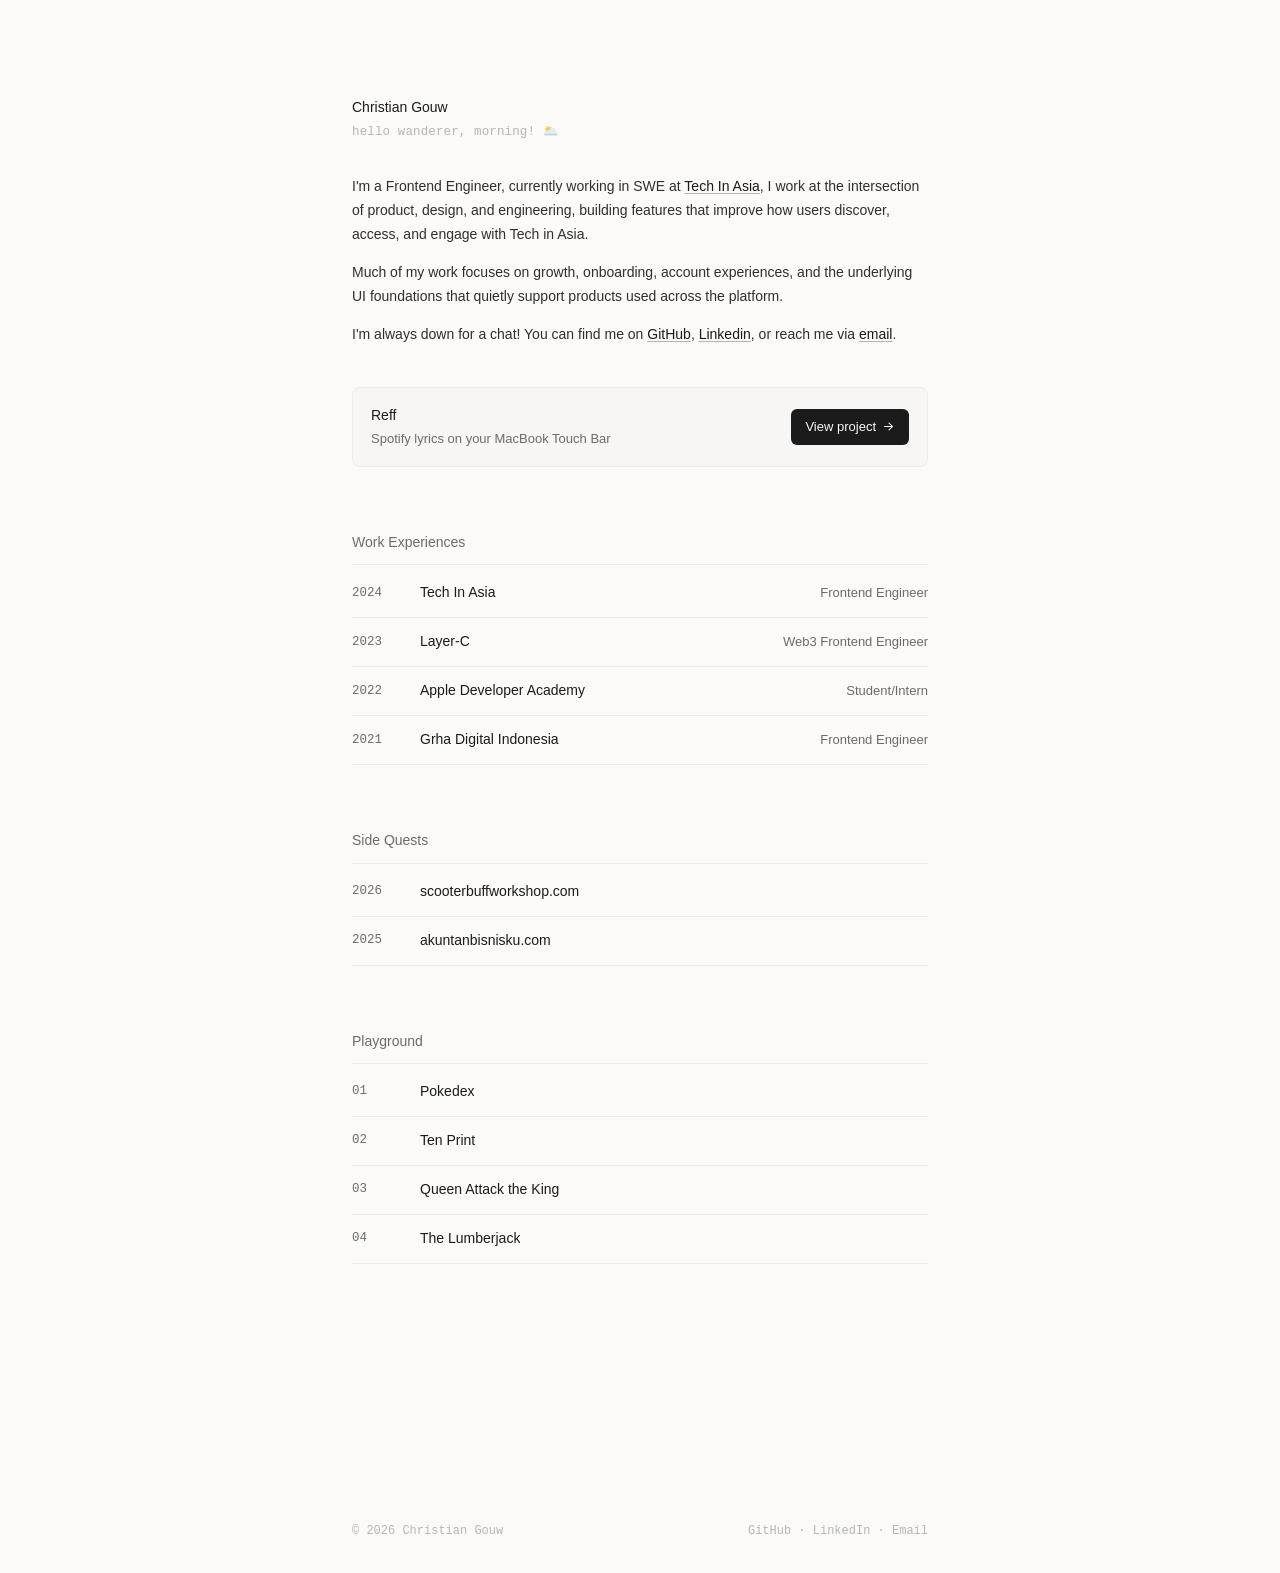
==== commit 47175f4c: "Merge branch 'main' of https://github.com/cehaaa/porto" ====
--- a/index.html
+++ b/index.html
@@ -131,6 +131,34 @@
           </div>
         </section>
 
+        <section>
+          <div class="container">
+            <a class="app-card" href="reff/index.html">
+              <span class="app-card-body">
+                <span class="app-card-title">Reff</span>
+                <span class="app-card-desc"
+                  >Spotify lyrics on your MacBook Touch Bar</span
+                >
+              </span>
+              <span class="app-card-cta">
+                View project
+                <svg
+                  xmlns="http://www.w3.org/2000/svg"
+                  viewBox="0 0 20 20"
+                  fill="currentColor"
+                  aria-hidden="true"
+                >
+                  <path
+                    fill-rule="evenodd"
+                    d="M3 10a.75.75 0 0 1 .75-.75h10.638L10.23 5.29a.75.75 0 1 1 1.04-1.08l5.5 5.25a.75.75 0 0 1 0 1.08l-5.5 5.25a.75.75 0 1 1-1.04-1.08l4.158-3.96H3.75A.75.75 0 0 1 3 10Z"
+                    clip-rule="evenodd"
+                  />
+                </svg>
+              </span>
+            </a>
+          </div>
+        </section>
+
         <section id="experience">
           <div class="container list-section">
             <header class="list-header">
--- a/assets/css/style.css
+++ b/assets/css/style.css
@@ -106,6 +106,70 @@
   text-decoration-color: var(--text-primary);
 }
 
+.app-card {
+  display: flex;
+  align-items: center;
+  justify-content: space-between;
+  gap: 20px;
+  margin-top: 2.5rem;
+  padding: 16px 18px;
+  border: 1px solid var(--border-line);
+  border-radius: 8px;
+  background: rgba(0, 0, 0, 0.015);
+  color: inherit;
+  text-decoration: none;
+  transition:
+    border-color 0.18s var(--ease-out),
+    background 0.18s var(--ease-out);
+}
+.app-card:hover {
+  border-color: #dcdcdc;
+  background: rgba(0, 0, 0, 0.028);
+}
+.app-card-body {
+  display: flex;
+  flex-direction: column;
+  min-width: 0;
+}
+.app-card-title {
+  font-weight: 500;
+  color: var(--text-primary);
+}
+.app-card-desc {
+  color: var(--text-secondary);
+  font-size: 13px;
+}
+.app-card-cta {
+  display: inline-flex;
+  align-items: center;
+  gap: 6px;
+  flex-shrink: 0;
+  padding: 7px 14px;
+  border-radius: 6px;
+  background: var(--text-primary);
+  color: var(--bg-page);
+  font-size: 13px;
+  font-weight: 500;
+}
+.app-card-cta svg {
+  width: 13px;
+  height: 13px;
+  flex-shrink: 0;
+  transform: translateX(0);
+  transition: transform 0.2s var(--ease-out);
+}
+.app-card:hover .app-card-cta svg {
+  transform: translateX(2px);
+}
+
+@media (max-width: 640px) {
+  .app-card {
+    align-items: flex-start;
+    flex-direction: column;
+    gap: 14px;
+  }
+}
+
 .list-section {
   margin-top: 4rem;
 }
@@ -192,7 +256,7 @@
 
 .site-footer {
   margin-top: 5rem;
-  padding: 2rem 0 0;
+  padding: 2rem 0;
 }
 .site-footer .container {
   display: flex;
@@ -214,7 +278,9 @@
 @media (prefers-reduced-motion: reduce) {
   .fade-in,
   .entry-wrapper,
-  .bio a {
+  .bio a,
+  .app-card,
+  .app-card-cta svg {
     transition: none !important;
     animation: none !important;
   }
